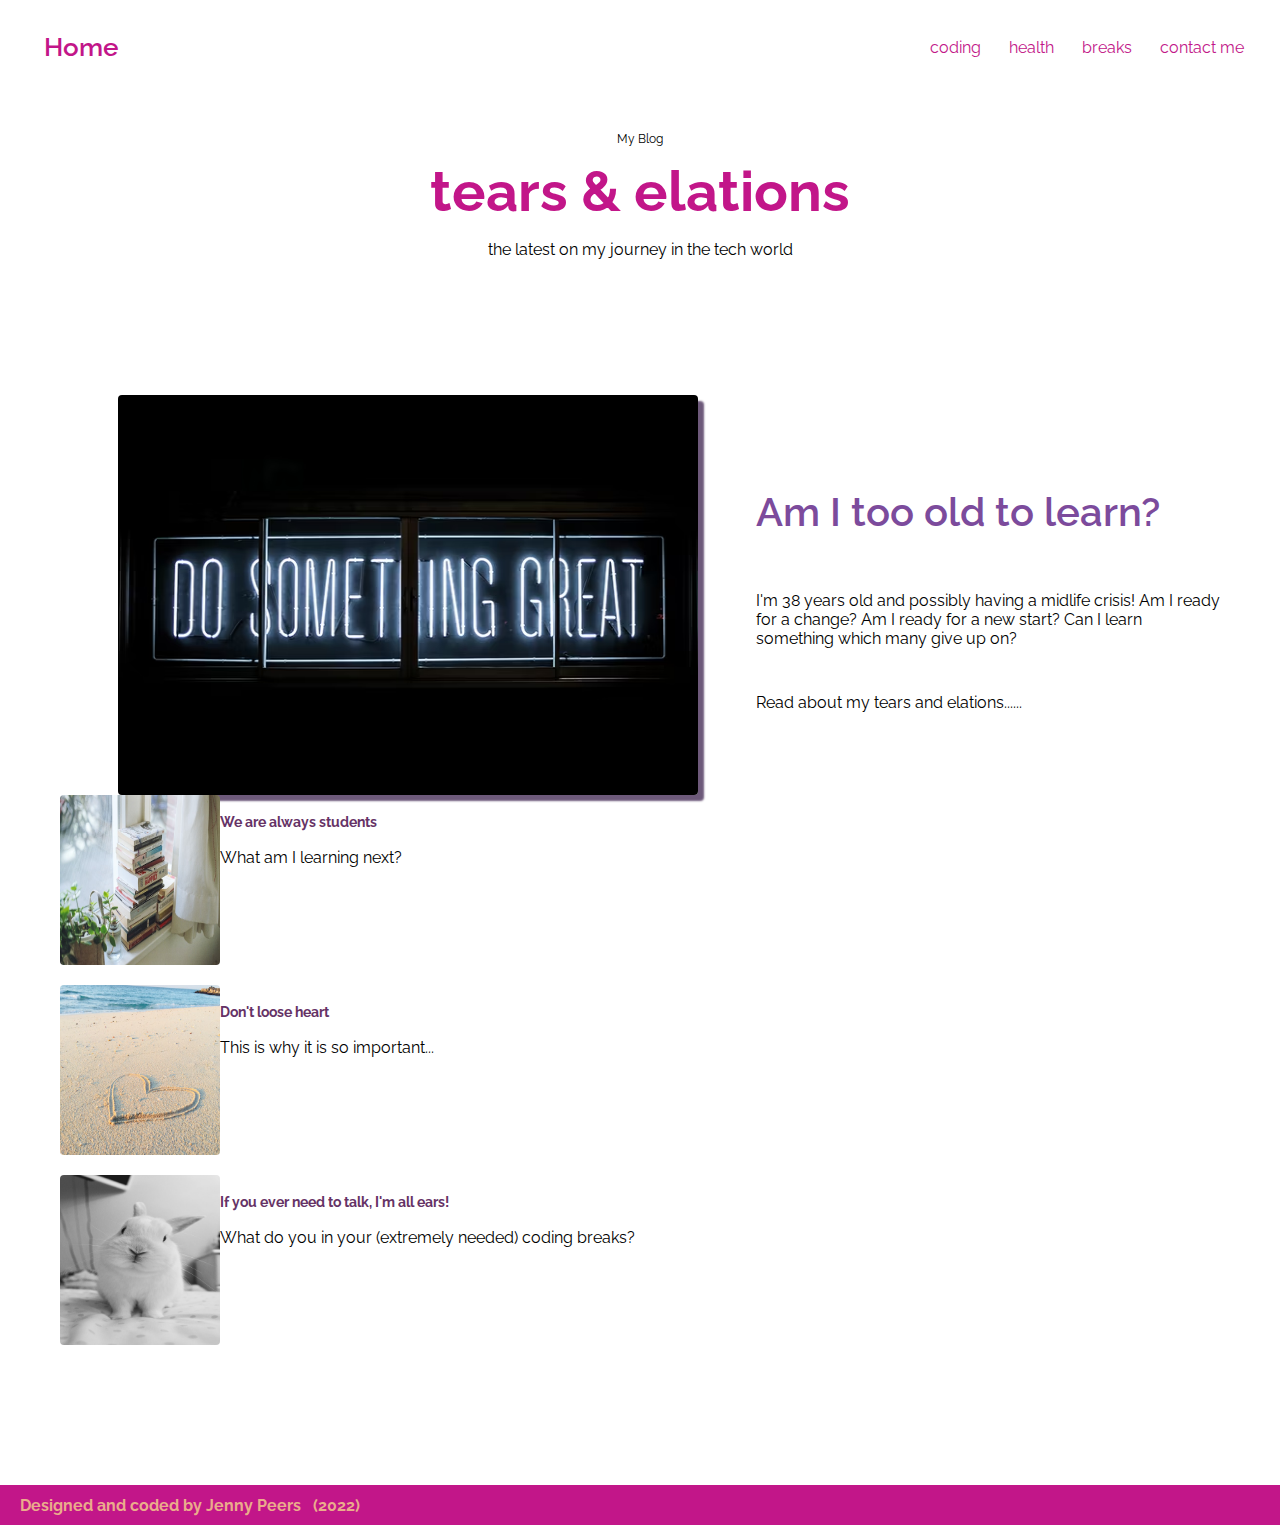
==== html/index.html @ c374f859 "complete restyle of the nav bar and added a page title" ====
<!DOCTYPE>
<html>
<!-- head section -->

<head>
	<title>My blog page</title>
	<link href="/css/styles.css" rel="stylesheet" />
	<link rel="preconnect" href="https://fonts.googleapis.com" />
	<link rel="preconnect" href="https://fonts.gstatic.com" crossorigin />
	<link href="https://fonts.googleapis.com/css2?family=Josefin+Sans:wght@400;600; 700; 800&display=swap" rel="stylesheet" />
	<link rel="preconnect" href="https://fonts.googleapis.com">
	<link rel="preconnect" href="https://fonts.gstatic.com" crossorigin>
	<link href="https://fonts.googleapis.com/css2?family=Raleway:wght@400;600;800&display=swap" rel="stylesheet">
</head>

<!-- ***************body section ******************-->

<body>
	<header>
		<div class="topnav">
			<a class="nav-subject" href="home">Home</a>
			<div class="topnav-right">
				<a class="nav-subjects" href="/html/coding-journey.html">
					coding
				</a>
				<a class="nav-subjects" href="/html/health.html">
					health
				</a>
				<a class="nav-subjects" href="/html/animal.html">
					breaks
				</a>
				<a class="nav-subjects" href="/html/contact-me">
					contact me
				</a>

			</div>
		</div>
	</header>

	<!-- main section -->

	 
		
	

	<main>
		<div class="title">
			<p class="main-subtitle-top"> My Blog</p>
			<h2 class="main-title"> tears & elations</h2>
			<p class="main-subtitle-bottom"> the latest on my journey in the tech world</p>
		</div>
		

		<div class="home-page-section">
			<div class="code-image-container">
				
				<img class="code-image" src="../images/code-image.avif" alt=" neon sign saying so something great" />
			
				<div class="main-text-container">
					<h3 class="image-text-container"></h3>
					<h2 class="code-image-text">
						Am I too old to learn?
					</h2>

					<h5 class="image-text"> I'm 38 years old and possibly having a midlife crisis!
						Am I ready for a change?
						Am I ready for a new start?
						Can I learn something which many give up on?</h5>
					<a class="coding-journey-link" href="coding-journey.html">
						Read about my tears and elations......
					</a>
				</div>
			</div>
		</div>

		<!-- blog posts -->

		<div class="blog-posts">

			<div class="card">
				<div class="image-container">
					<img class="image-learning" src="../images/books.jpg"
						alt=" selection of books">
				</div>
				<div class="text-container">
					<h4 class="text-learning"> We are always students</h4>
					<!-- <p> Never stop dreaming. Never stop believing.<br> Never give up.<br> Never stop trying and never
						stop
						learning.</p> -->
					<p> What am I learning next?</p>
				</div>
			</div>

			<div class="card">
				<div class="image-container">
					<img class="image-health" src="../images/heart.jpg" alt=" a hugging heart" />
				</div>
				<div class="text-container">
					<a class="health-link" href="health.html">
					<h4 class="text-health">Don't loose heart</h4>
				</a>
					<!-- <p>
						"Take care of your body. It's the only place you have to live." -
						Jim Rohn
					</p>
					<p> Looking after your heart should be your priority. </p> -->
					<p> This is why it is so important...</p>
				</div>
			</div>


			<div class="card">
				<div class="image-container">
					<img class="image-break" src="../images/rabbit.jpg"
						alt="a collection of cups" />
				</div>
				<div class="text-container">
					<a class="animal-link" href="animal.html">
						<h4 class="text-break">If you ever need to talk, I'm all ears!</h4>
					</a>
					<!-- <p>Going for bunny breaks keeps me sane!</p>
					<p> I don't need an excuse sometimes!</p> -->
					<p>What do you in your (extremely
						needed) coding breaks?</p>
					</p>
				</div>
			</div>
		</div>


	</main>

	<footer>
		<div class="footer">
			<h4 class="footer-name">
				Designed and coded by Jenny Peers &nbsp; (2022)
			</h4>
		</div>
	</footer>
</body>

</html>
---- css/styles.css ----
:root {
  --blog-purple: #c21689;
  --blog-mauve: #7c4b9c;
  --blog-pink: #b56576;
  --blog-blushPink: #e56b6f;
  --blog-skinColor: #eaac8b;
  --blog-darkGreen: #344e41;
}

* {
  box-sizing: border-box;
}

body {
  margin: 0;
  height: 100%;
  font-family: "Raleway", sans-serif;
}

/* *********** Header- Nav bar ************* */

.topnav {
  background-color: #fff;
  overflow: hidden;
  width: 100%;
  position: fixed;
  z-index: 1;
  display: flex;
  justify-content: space-between;
  align-items: center;
  padding: 32px 8px;
}

.topnav-right {
  display: flex;
  align-items: center;
  font-weight: 400;
}

.nav-subject {
  color: var(--blog-purple);
  font-weight: 600;
  font-size: 26px;
  text-decoration: none;
  margin-left: 36px;
}

.nav-subjects {
  color: var(--blog-purple);
  font-weight: 400;
  font-size: 16px;
  text-decoration: none;
  margin-right: 28px;
}

.nav-subjects-contact {
  margin-right: 26px;
  font-size: 22px;
}

.nav-subject:hover,
.nav-subjects:hover {
  color: var(--blog-skinColor);
}

/* ************ main *************** */

.title {
  text-align: center;
  padding-bottom: 120px;
}

.main-subtitle-top {
  font-size: 12px;
}

.main-subtitle-bottom {
  font-size: 16px;
}

.main-title {
  font-size: 56px;
  color: var(--blog-purple);
  margin: 12px 0;
}

main {
  position: relative;
  background-color: #fff;
  padding: 120px 60px;
}
.home-page-section {
  width: 100%;
  display: flex;
  justify-content: center;
  align-items: center;
}

.code-image-container {
  width: 100%;
  display: flex;
}

.code-image-text {
  width: 100%;
  color: var(--blog-mauve);
  padding-top: 20px;

  line-height: 1.4;
  font-size: 2.5rem;
  font-weight: 600;
}

.code-image {
  width: 50%;
  height: 400px;
  text-align: center;
  margin: auto;
  box-shadow: 6px 6px 2px #6d597a;
  border-radius: 4px;
}

.main-text-container {
  text-align: left;
  font-size: 20px;
  height: auto;
  width: 40%;
  margin: 0;
}

.image-text-container,
.image-text {
  margin-top: 0;
  padding: 18px 0px;
  font-size: 16px;
  font-weight: 400;
}

.coding-journey-link {
  color: black;
  text-decoration: none;
  font-size: 16px;
  font-weight: 400;
  padding-bottom: 20px;
  margin: 26px 0px;
  display: block;
}

.coding-journey-link:hover,
.coding-journey-link:focus {
  cursor: grabbing;
  color: var(--blog-purple);
  font-weight: bold;
}

.image-links-section {
  display: flex;
  flex-direction: row;
  padding-top: 5%;
  padding-right: 8.5%;
}

/* ********** blog posts section ************* */

.blog-posts {
  display: flex;
  flex-direction: column;
  justify-content: flex-start;
  align-items: flex-start;
}
.card {
  display: flex;
  flex-direction: row;
  justify-content: flex-start;
  height: auto;
  margin-bottom: 20px;
  /* width: 80%; */
  /* margin: 80px 0px; */
  /* position: relative; */
}

.image-container {
  /* height: 250px; */
}

/* .image-container,
.text-container {
  margin: 0 auto;
} */

.image-learning,
.image-health,
.image-break {
  height: 170px;
  width: 160px;
  border-radius: 4px;
}

.text-learning,
.text-health,
.text-break {
  color: #663366;
  font-size: 14px;
}
p {
}

.text-learning:hover {
  color: #b53389;
  cursor: grabbing;
}

.text-health:hover {
  color: #e62020;
  cursor: grabbing;
}

.text-break:hover {
  color: #008000;
  cursor: grabbing;
}

.health-link,
.animal-link {
  text-decoration: none;
}

/* ************* footer************** */
.footer {
  display: flex;
  align-items: center;
  /* position: fixed; */
  bottom: 0;
  height: 40px;
  width: 100%;
  background-color: var(--blog-purple);
  color: var(--blog-skinColor);
  padding: 20px;
}

.footer-name {
  margin: 0;
}
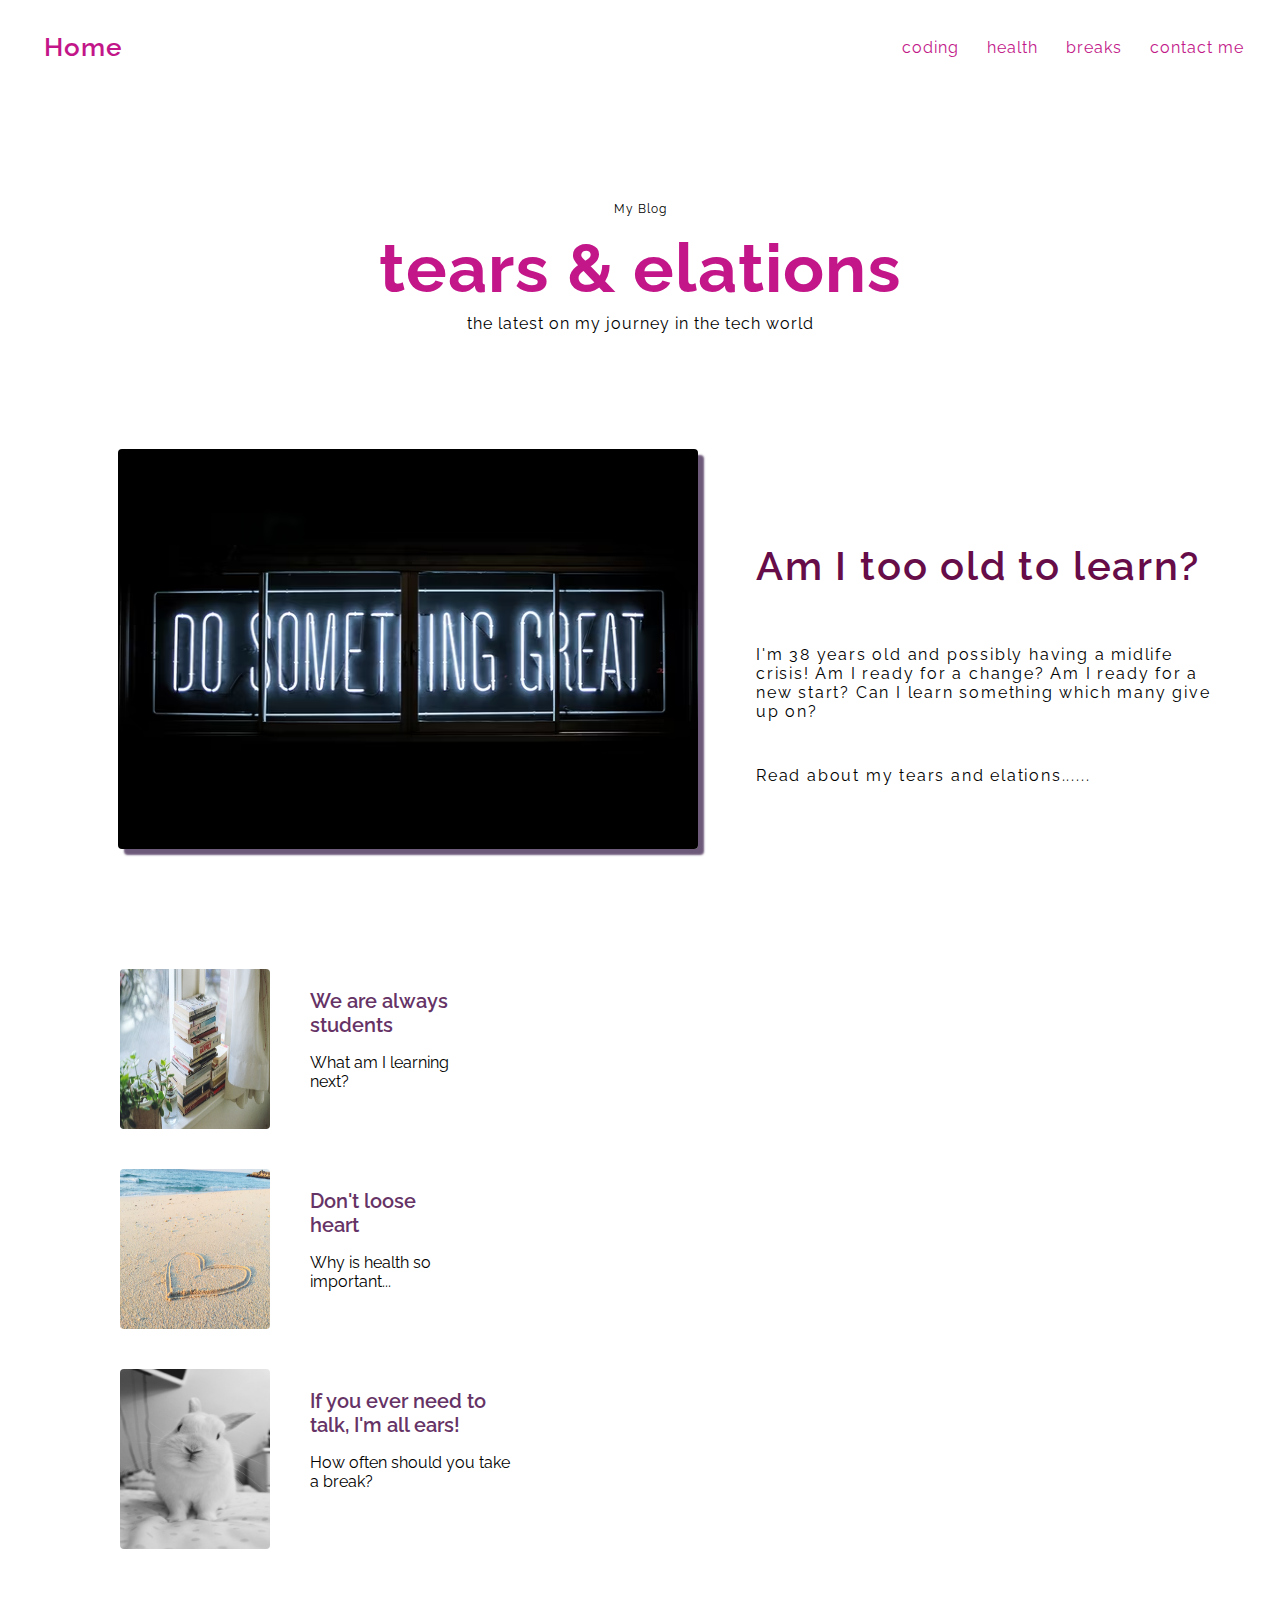
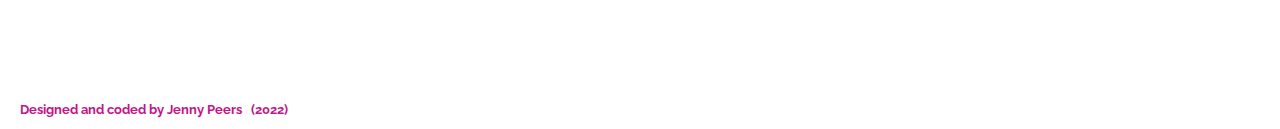
==== commit 0d30010d: "Restyled the blog posts" ====
--- a/html/index.html
+++ b/html/index.html
@@ -83,7 +83,9 @@
 						alt=" selection of books">
 				</div>
 				<div class="text-container">
-					<h4 class="text-learning"> We are always students</h4>
+					<a class="link" href="#"> 
+						We are always students
+					</a>
 					<!-- <p> Never stop dreaming. Never stop believing.<br> Never give up.<br> Never stop trying and never
 						stop
 						learning.</p> -->
@@ -93,18 +95,20 @@
 
 			<div class="card">
 				<div class="image-container">
-					<img class="image-health" src="../images/heart.jpg" alt=" a hugging heart" />
+					<img class="image-health" src="../images/heart.jpg" 
+						alt=" a hugging heart" />
 				</div>
 				<div class="text-container">
-					<a class="health-link" href="health.html">
-					<h4 class="text-health">Don't loose heart</h4>
+					<a class="link" href="health.html">
+					Don't loose heart
 				</a>
 					<!-- <p>
 						"Take care of your body. It's the only place you have to live." -
 						Jim Rohn
 					</p>
 					<p> Looking after your heart should be your priority. </p> -->
-					<p> This is why it is so important...</p>
+					<p> Why is health so important...</p>
+					<p> </p>
 				</div>
 			</div>
 
@@ -115,13 +119,12 @@
 						alt="a collection of cups" />
 				</div>
 				<div class="text-container">
-					<a class="animal-link" href="animal.html">
-						<h4 class="text-break">If you ever need to talk, I'm all ears!</h4>
+					<a class="link" href="animal.html">
+						If you ever need to talk, I'm all ears!
 					</a>
 					<!-- <p>Going for bunny breaks keeps me sane!</p>
 					<p> I don't need an excuse sometimes!</p> -->
-					<p>What do you in your (extremely
-						needed) coding breaks?</p>
+					<p>How often should you take a break?</p>
 					</p>
 				</div>
 			</div>
@@ -130,12 +133,10 @@
 
 	</main>
 
-	<footer>
-		<div class="footer">
-			<h4 class="footer-name">
+	<footer class="footer">
+			<h5 class="footer-name">
 				Designed and coded by Jenny Peers &nbsp; (2022)
-			</h4>
-		</div>
+			</h5>
 	</footer>
 </body>
 
--- a/css/styles.css
+++ b/css/styles.css
@@ -1,6 +1,6 @@
 :root {
   --blog-purple: #c21689;
-  --blog-mauve: #7c4b9c;
+  --blog-mauve: #660c48;
   --blog-pink: #b56576;
   --blog-blushPink: #e56b6f;
   --blog-skinColor: #eaac8b;
@@ -15,6 +15,7 @@
   margin: 0;
   height: 100%;
   font-family: "Raleway", sans-serif;
+  background-color: ;
 }
 
 /* *********** Header- Nav bar ************* */
@@ -43,6 +44,7 @@
   font-size: 26px;
   text-decoration: none;
   margin-left: 36px;
+  letter-spacing: 1;
 }
 
 .nav-subjects {
@@ -51,6 +53,7 @@
   font-size: 16px;
   text-decoration: none;
   margin-right: 28px;
+  letter-spacing: 1;
 }
 
 .nav-subjects-contact {
@@ -67,21 +70,24 @@
 
 .title {
   text-align: center;
-  padding-bottom: 120px;
+  padding: 70px 0 100px 0;
+  letter-spacing: 1;
 }
 
 .main-subtitle-top {
   font-size: 12px;
+  margin-bottom: 0;
 }
 
 .main-subtitle-bottom {
   font-size: 16px;
+  margin-top: 0;
 }
 
 .main-title {
-  font-size: 56px;
-  color: var(--blog-purple);
-  margin: 12px 0;
+  font-size: 68px;
+  color: var(--blog-purple);
+  margin: 12px 0 6px 0;
 }
 
 main {
@@ -99,6 +105,15 @@
 .code-image-container {
   width: 100%;
   display: flex;
+}
+
+.main-text-container {
+  text-align: left;
+  font-size: 20px;
+  height: auto;
+  width: 40%;
+  margin: 0;
+  letter-spacing: 1.8;
 }
 
 .code-image-text {
@@ -120,14 +135,6 @@
   border-radius: 4px;
 }
 
-.main-text-container {
-  text-align: left;
-  font-size: 20px;
-  height: auto;
-  width: 40%;
-  margin: 0;
-}
-
 .image-text-container,
 .image-text {
   margin-top: 0;
@@ -167,13 +174,15 @@
   flex-direction: column;
   justify-content: flex-start;
   align-items: flex-start;
+  margin-top: 100px;
 }
 .card {
   display: flex;
   flex-direction: row;
   justify-content: flex-start;
   height: auto;
-  margin-bottom: 20px;
+  margin: 20px 20px 20px 60px;
+
   /* width: 80%; */
   /* margin: 80px 0px; */
   /* position: relative; */
@@ -189,20 +198,28 @@
 } */
 
 .image-learning,
-.image-health,
+.image-health {
+  height: 160px;
+  width: 150px;
+  border-radius: 4px;
+}
 .image-break {
-  height: 170px;
-  width: 160px;
+  height: 180px;
+  width: 150px;
   border-radius: 4px;
 }
 
-.text-learning,
-.text-health,
-.text-break {
+.text-container {
+  margin-left: 40px;
+  padding-top: 20px;
+  width: 40%;
+}
+
+.link {
   color: #663366;
-  font-size: 14px;
-}
-p {
+  text-decoration: none;
+  font-size: 20px;
+  font-weight: 600;
 }
 
 .text-learning:hover {
@@ -226,15 +243,13 @@
 }
 
 /* ************* footer************** */
+
 .footer {
   display: flex;
   align-items: center;
-  /* position: fixed; */
-  bottom: 0;
   height: 40px;
   width: 100%;
-  background-color: var(--blog-purple);
-  color: var(--blog-skinColor);
+  color: var(--blog-purple);
   padding: 20px;
 }
 
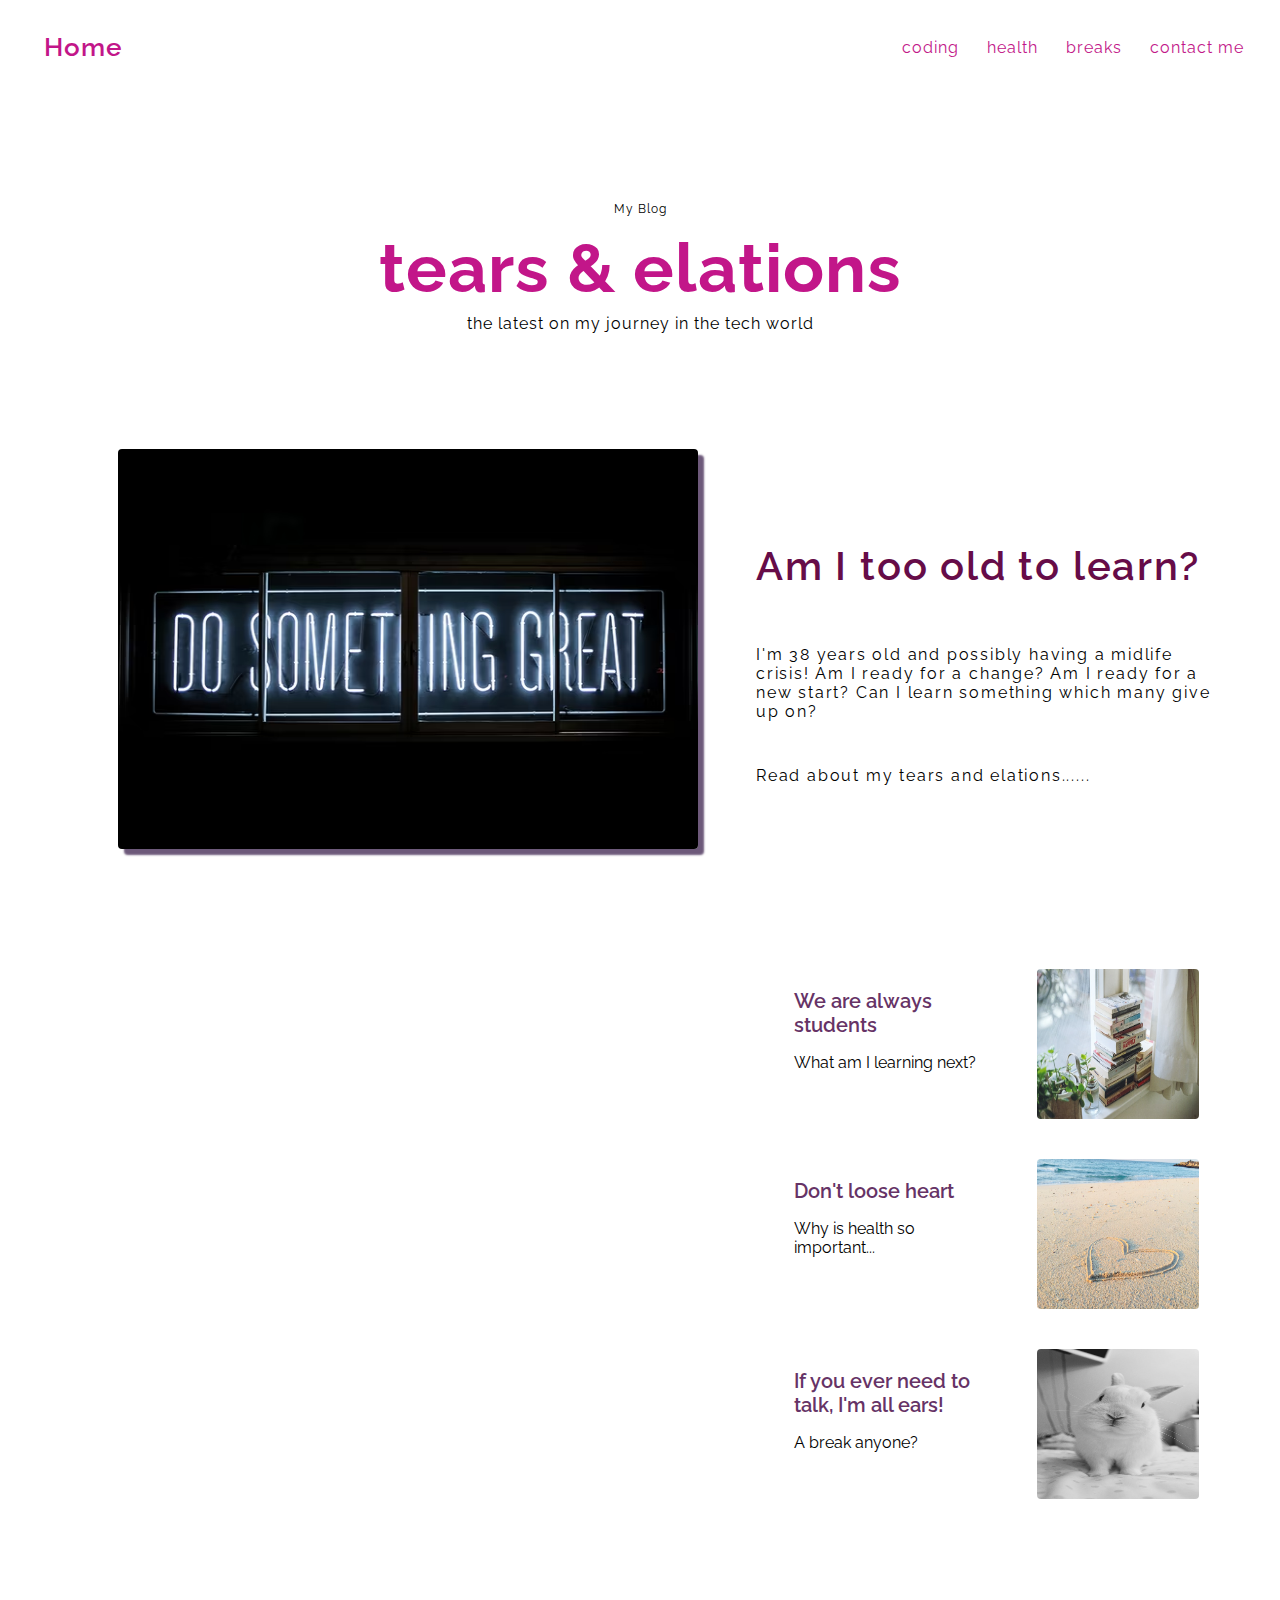
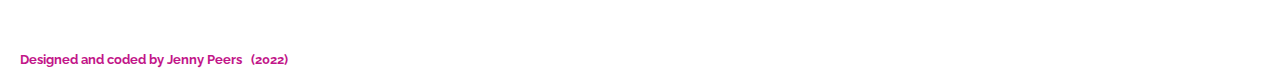
==== commit c33c522c: "Re-positioned blog posts" ====
--- a/html/index.html
+++ b/html/index.html
@@ -77,11 +77,10 @@
 
 		<div class="blog-posts">
 
-			<div class="card">
-				<div class="image-container">
-					<img class="image-learning" src="../images/books.jpg"
+			<div class="small-card">
+				<img class="image-learning" src="../images/books.jpg"
 						alt=" selection of books">
-				</div>
+				
 				<div class="text-container">
 					<a class="link" href="#"> 
 						We are always students
@@ -93,11 +92,9 @@
 				</div>
 			</div>
 
-			<div class="card">
-				<div class="image-container">
-					<img class="image-health" src="../images/heart.jpg" 
+			<div class="small-card">
+				<img class="image-health" src="../images/heart.jpg" 
 						alt=" a hugging heart" />
-				</div>
 				<div class="text-container">
 					<a class="link" href="health.html">
 					Don't loose heart
@@ -113,19 +110,24 @@
 			</div>
 
 
-			<div class="card">
-				<div class="image-container">
-					<img class="image-break" src="../images/rabbit.jpg"
-						alt="a collection of cups" />
-				</div>
+			<div class="small-card">
+				<img class="image-break" src="../images/rabbit.jpg"
+					alt="a collection of cups" />
+				
 				<div class="text-container">
 					<a class="link" href="animal.html">
 						If you ever need to talk, I'm all ears!
 					</a>
 					<!-- <p>Going for bunny breaks keeps me sane!</p>
 					<p> I don't need an excuse sometimes!</p> -->
-					<p>How often should you take a break?</p>
+					<p>A break anyone?</p>
 					</p>
+				</div>
+			</div>
+
+			<div class="medium-card">
+				<div class="medium-image-container">
+					
 				</div>
 			</div>
 		</div>
--- a/css/styles.css
+++ b/css/styles.css
@@ -157,7 +157,7 @@
 .coding-journey-link:focus {
   cursor: grabbing;
   color: var(--blog-purple);
-  font-weight: bold;
+  font-weight: 800;
 }
 
 .image-links-section {
@@ -173,46 +173,41 @@
   display: flex;
   flex-direction: column;
   justify-content: flex-start;
-  align-items: flex-start;
+  align-items: flex-end;
   margin-top: 100px;
 }
-.card {
-  display: flex;
-  flex-direction: row;
-  justify-content: flex-start;
+.small-card {
+  display: flex;
+  flex-direction: row-reverse;
+
+  justify-content: flex-end;
+
   height: auto;
-  margin: 20px 20px 20px 60px;
-
+  margin: 20px;
+  width: 35%;
   /* width: 80%; */
   /* margin: 80px 0px; */
   /* position: relative; */
 }
 
-.image-container {
-  /* height: 250px; */
-}
-
-/* .image-container,
+.image-learning,
+.image-health,
+.image-break {
+  height: 150px;
+  width: 40%;
+  border-radius: 4px;
+}
+
+.image-break {
+  height: 150px;
+  width: 40%;
+  border-radius: 4px;
+}
+
 .text-container {
-  margin: 0 auto;
-} */
-
-.image-learning,
-.image-health {
-  height: 160px;
-  width: 150px;
-  border-radius: 4px;
-}
-.image-break {
-  height: 180px;
-  width: 150px;
-  border-radius: 4px;
-}
-
-.text-container {
-  margin-left: 40px;
+  margin-right: 40px;
   padding-top: 20px;
-  width: 40%;
+  width: 50%;
 }
 
 .link {
@@ -222,19 +217,10 @@
   font-weight: 600;
 }
 
-.text-learning:hover {
+.link:hover {
   color: #b53389;
   cursor: grabbing;
-}
-
-.text-health:hover {
-  color: #e62020;
-  cursor: grabbing;
-}
-
-.text-break:hover {
-  color: #008000;
-  cursor: grabbing;
+  font-weight: 800;
 }
 
 .health-link,
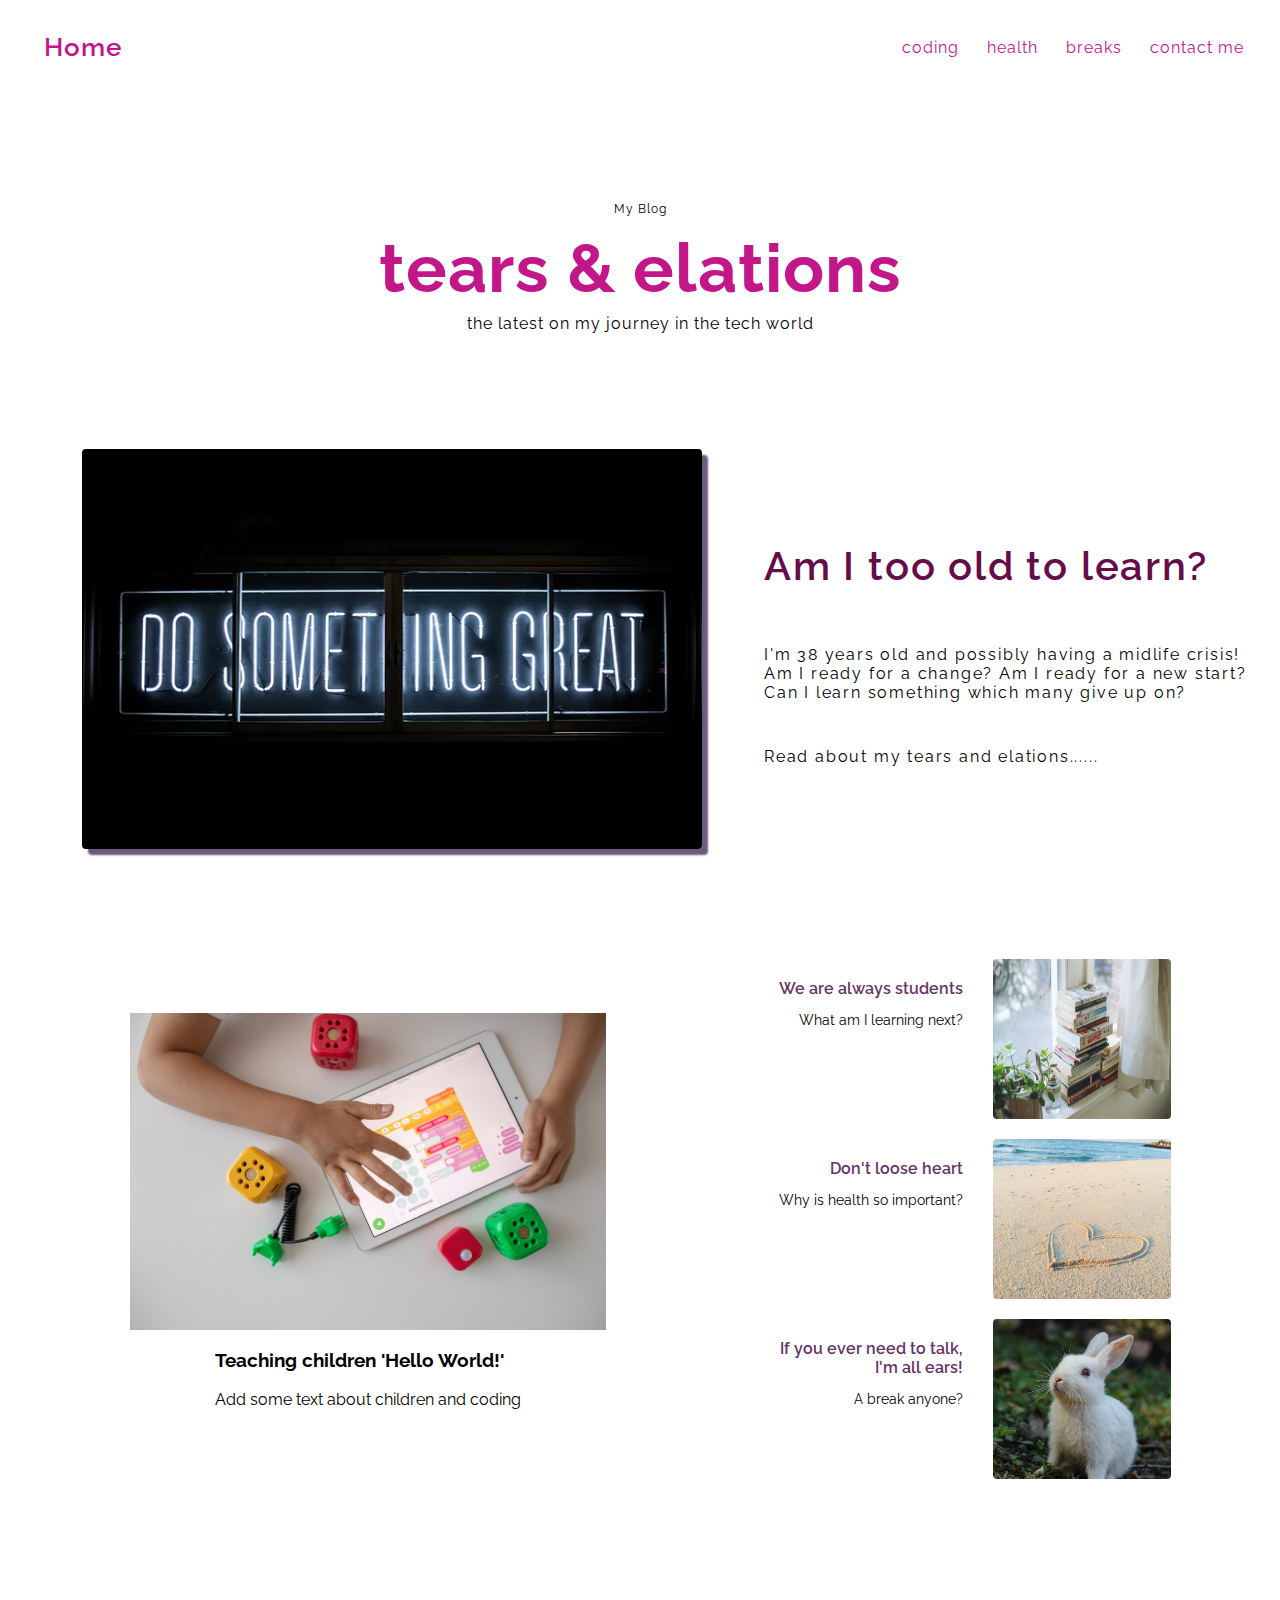
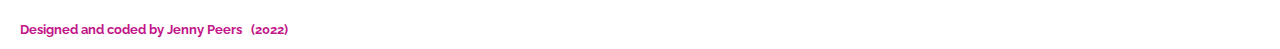
==== commit 34fd3d00: "Worked furth on blog posts- repositioning the medium and small posts" ====
--- a/html/index.html
+++ b/html/index.html
@@ -7,7 +7,7 @@
 	<link href="/css/styles.css" rel="stylesheet" />
 	<link rel="preconnect" href="https://fonts.googleapis.com" />
 	<link rel="preconnect" href="https://fonts.gstatic.com" crossorigin />
-	<link href="https://fonts.googleapis.com/css2?family=Josefin+Sans:wght@400;600; 700; 800&display=swap" rel="stylesheet" />
+	<link href="https://fonts.googleapis.com/css2?family=Josefin+Sans:wght@400;600;700;800&display=swap" rel="stylesheet" />
 	<link rel="preconnect" href="https://fonts.googleapis.com">
 	<link rel="preconnect" href="https://fonts.gstatic.com" crossorigin>
 	<link href="https://fonts.googleapis.com/css2?family=Raleway:wght@400;600;800&display=swap" rel="stylesheet">
@@ -75,61 +75,74 @@
 
 		<!-- blog posts -->
 
+		
 		<div class="blog-posts">
 
-			<div class="small-card">
-				<img class="image-learning" src="../images/books.jpg"
-						alt=" selection of books">
-				
-				<div class="text-container">
-					<a class="link" href="#"> 
-						We are always students
-					</a>
-					<!-- <p> Never stop dreaming. Never stop believing.<br> Never give up.<br> Never stop trying and never
-						stop
-						learning.</p> -->
-					<p> What am I learning next?</p>
+			<!--medi0um blog pots to the right-->
+
+			<div class="medium-card-container">
+				<div class="medium-card">
+					<img class="image-child" src="../images/kids-coding.jpg"
+						alt="the hands of a child earning the coding programme scratch">
+					<div class="medium-text-container">
+						<h3> Teaching children 'Hello World!'</h3>
+						<p> Add some text about children and coding</p>
+					</div>
 				</div>
 			</div>
 
-			<div class="small-card">
-				<img class="image-health" src="../images/heart.jpg" 
-						alt=" a hugging heart" />
-				<div class="text-container">
-					<a class="link" href="health.html">
-					Don't loose heart
-				</a>
-					<!-- <p>
-						"Take care of your body. It's the only place you have to live." -
-						Jim Rohn
-					</p>
-					<p> Looking after your heart should be your priority. </p> -->
-					<p> Why is health so important...</p>
-					<p> </p>
+			<!-- small blog post to the right -->
+
+			<div class="small-card-container">
+				<div class="small-card">
+					<img class="image-learning" src="../images/books.jpg"
+							alt=" selection of books">
+					
+					<div class="small-text-container">
+						<a class="small-link" href="#"> 
+							We are always students
+						</a>
+						<!-- <p> Never stop dreaming. Never stop believing.<br> Never give up.<br> Never stop trying and never
+							stop
+							learning.</p> -->
+						<p class="small-card-para"> What am I learning next?</p>
+					</div>
 				</div>
+				<div class="small-card">
+					<img class="image-health" src="../images/heart.jpg" 
+							alt=" a hugging heart" />
+					<div class="small-text-container">
+						<a class="small-link" href="health.html">
+						Don't loose heart
+					</a>
+						<!-- <p>
+							"Take care of your body. It's the only place you have to live." -
+							Jim Rohn
+						</p>
+						<p> Looking after your heart should be your priority. </p> -->
+						<p class="small-card-para"> Why is health so important?</p>
+				
+					</div>
+				</div>
+				<div class="small-card">
+					<div class="image-break"></div>
+					<div class="small-text-container">
+						<a class="small-link" href="animal.html">
+							If you ever need to talk,<br>
+							I'm all ears!
+						</a>
+						<!-- <p>Going for bunny breaks keeps me sane!</p>
+						<p> I don't need an excuse sometimes!</p> -->
+						<p class="small-card-para">A break anyone?</p>
+						</p>
+					</div>
 			</div>
+		</div>
 
-
-			<div class="small-card">
-				<img class="image-break" src="../images/rabbit.jpg"
-					alt="a collection of cups" />
-				
-				<div class="text-container">
-					<a class="link" href="animal.html">
-						If you ever need to talk, I'm all ears!
-					</a>
-					<!-- <p>Going for bunny breaks keeps me sane!</p>
-					<p> I don't need an excuse sometimes!</p> -->
-					<p>A break anyone?</p>
-					</p>
-				</div>
-			</div>
-
-			<div class="medium-card">
-				<div class="medium-image-container">
-					
-				</div>
-			</div>
+		
+			
+		
+			
 		</div>
 
 
--- a/css/styles.css
+++ b/css/styles.css
@@ -93,7 +93,7 @@
 main {
   position: relative;
   background-color: #fff;
-  padding: 120px 60px;
+  padding: 120px 20px;
 }
 .home-page-section {
   width: 100%;
@@ -171,58 +171,86 @@
 
 .blog-posts {
   display: flex;
+  flex-direction: row;
+  margin-top: 100px;
+}
+
+.medium-card-container,
+.small-card-container {
+  display: flex;
   flex-direction: column;
-  justify-content: flex-start;
-  align-items: flex-end;
-  margin-top: 100px;
-}
+  justify-content: center;
+  align-items: center;
+  width: 50%;
+}
+.medium-card-container {
+  margin-left: 50px;
+}
+
+.medium-card {
+  display: flex;
+  flex-direction: column;
+  justify-content: center;
+  align-items: center;
+}
+
+.image-child {
+  width: 80%;
+}
+
 .small-card {
   display: flex;
   flex-direction: row-reverse;
-
   justify-content: flex-end;
-
   height: auto;
-  margin: 20px;
-  width: 35%;
+  margin: 10px;
+  width: 100%;
   /* width: 80%; */
   /* margin: 80px 0px; */
   /* position: relative; */
 }
 
 .image-learning,
-.image-health,
+.image-health {
+  height: 160px;
+  width: 30%;
+  border-radius: 4px;
+}
+
 .image-break {
-  height: 150px;
-  width: 40%;
+  background-image: url("../images/rabbit.jpg");
+  height: 160px;
+  width: 30%;
+  background-size: cover;
+  background-repeat: no-repeat;
+  background-position: center;
   border-radius: 4px;
 }
 
-.image-break {
-  height: 150px;
-  width: 40%;
-  border-radius: 4px;
-}
-
-.text-container {
-  margin-right: 40px;
+.small-text-container {
+  margin-right: 30px;
   padding-top: 20px;
   width: 50%;
-}
-
-.link {
+  text-align: right;
+}
+
+.small-link {
   color: #663366;
   text-decoration: none;
-  font-size: 20px;
+  font-size: 16px;
   font-weight: 600;
 }
 
-.link:hover {
+.small-link:hover {
   color: #b53389;
   cursor: grabbing;
   font-weight: 800;
 }
 
+.small-card-para {
+  font-size: 14px;
+}
+
 .health-link,
 .animal-link {
   text-decoration: none;
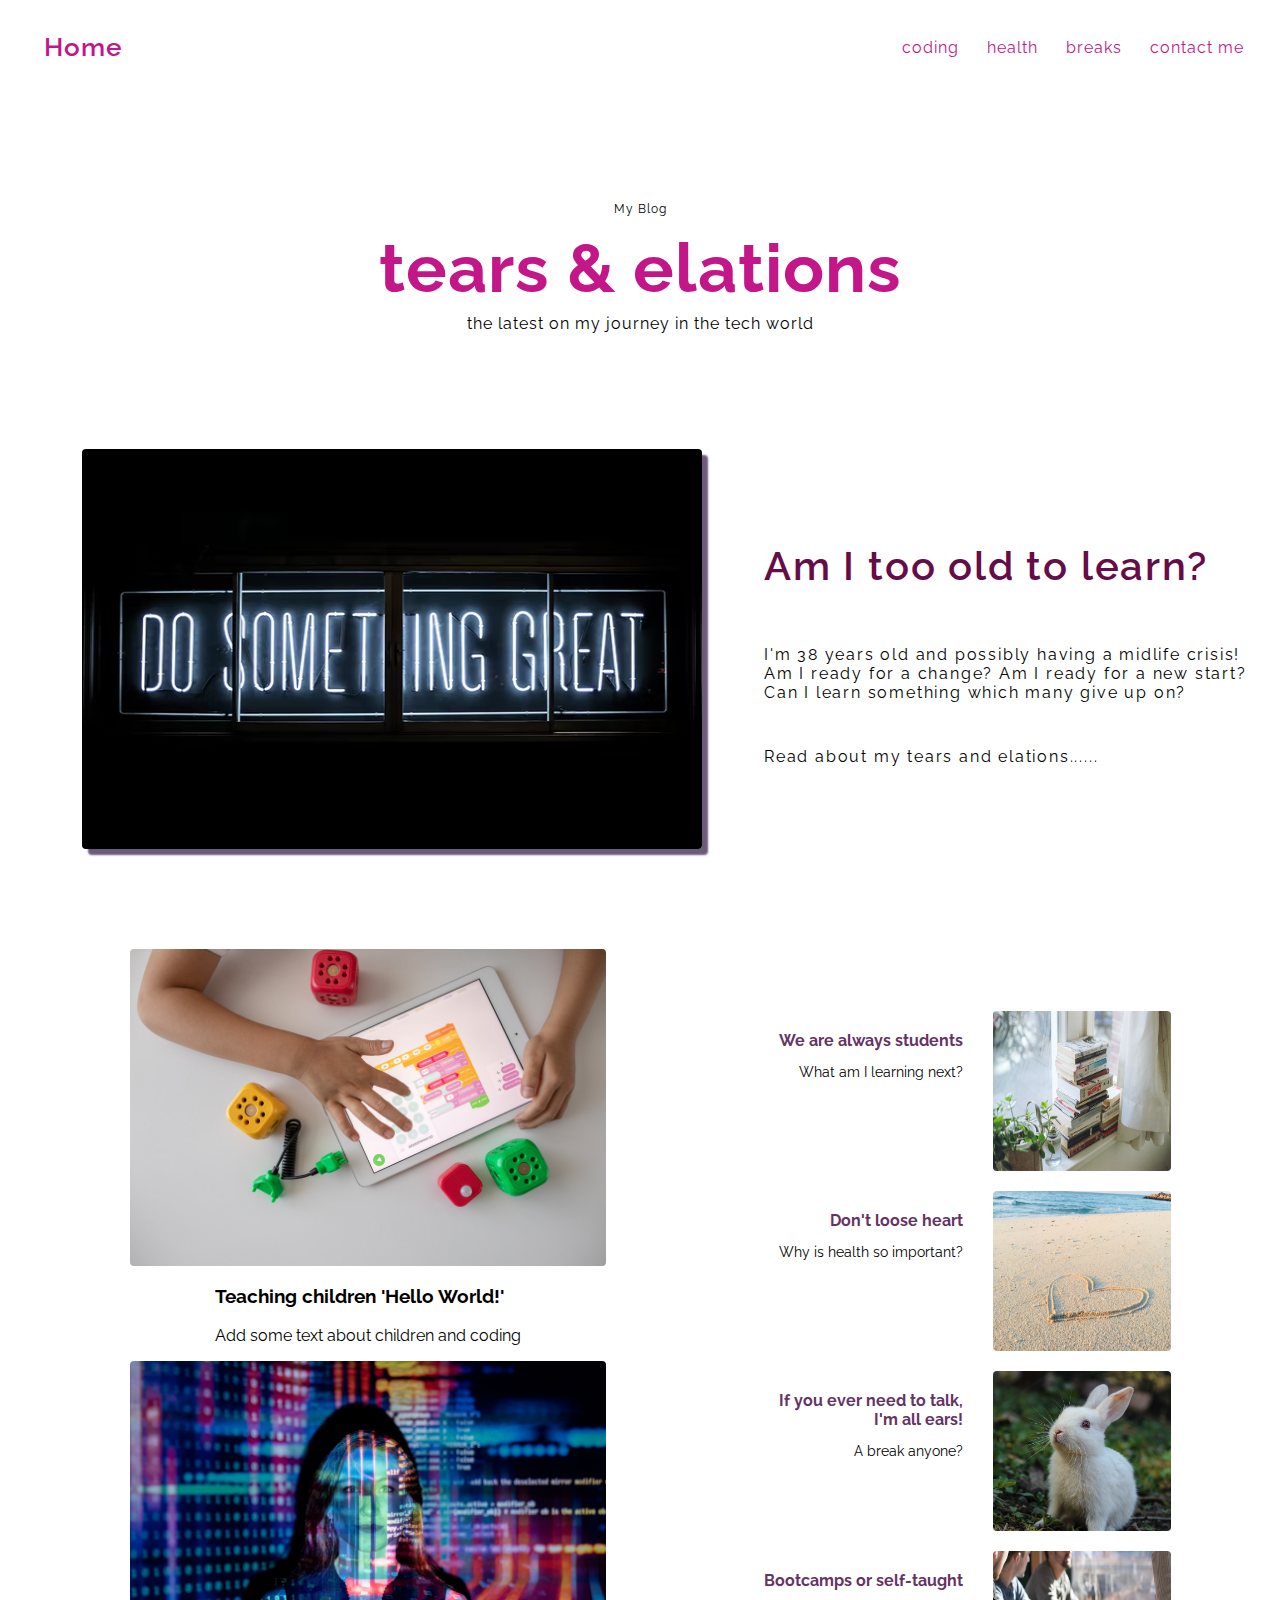
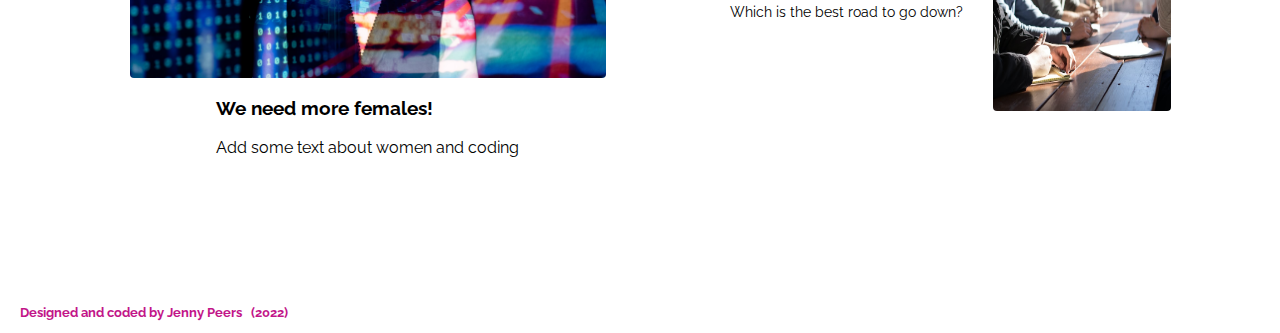
==== commit c6eb2af7: "Added some more blog posts" ====
--- a/html/index.html
+++ b/html/index.html
@@ -78,7 +78,7 @@
 		
 		<div class="blog-posts">
 
-			<!--medi0um blog pots to the right-->
+			<!--medium blog pots to the right-->
 
 			<div class="medium-card-container">
 				<div class="medium-card">
@@ -87,6 +87,16 @@
 					<div class="medium-text-container">
 						<h3> Teaching children 'Hello World!'</h3>
 						<p> Add some text about children and coding</p>
+					</div>
+				</div>
+			
+		
+				<div class="medium-card">
+					<img class="image-woman" src="../images/girl-code.jpg"
+						alt="a female with multi-coloured reflection">
+					<div class="medium-text-container">
+						<h3> We need more females!</h3>
+						<p> Add some text about women and coding</p>
 					</div>
 				</div>
 			</div>
@@ -114,12 +124,7 @@
 					<div class="small-text-container">
 						<a class="small-link" href="health.html">
 						Don't loose heart
-					</a>
-						<!-- <p>
-							"Take care of your body. It's the only place you have to live." -
-							Jim Rohn
-						</p>
-						<p> Looking after your heart should be your priority. </p> -->
+						</a>
 						<p class="small-card-para"> Why is health so important?</p>
 				
 					</div>
@@ -135,6 +140,19 @@
 						<p> I don't need an excuse sometimes!</p> -->
 						<p class="small-card-para">A break anyone?</p>
 						</p>
+					</div>
+				</div>
+
+					<div class="small-card">
+						<img class="image-people" src="../images/people.jpg" 
+								alt=" a group of people around a desk" />
+						<div class="small-text-container">
+							<a class="small-link" href="health.html">
+							Bootcamps or self-taught
+							</a>
+							<p class="small-card-para"> Which is the best road to go down?</p>
+					
+						</div>
 					</div>
 			</div>
 		</div>
--- a/css/styles.css
+++ b/css/styles.css
@@ -194,8 +194,10 @@
   align-items: center;
 }
 
-.image-child {
+.image-child,
+.image-woman {
   width: 80%;
+  border-radius: 4px;
 }
 
 .small-card {
@@ -211,7 +213,8 @@
 }
 
 .image-learning,
-.image-health {
+.image-health,
+.image-people {
   height: 160px;
   width: 30%;
   border-radius: 4px;
@@ -238,13 +241,12 @@
   color: #663366;
   text-decoration: none;
   font-size: 16px;
-  font-weight: 600;
+  font-weight: 700;
 }
 
 .small-link:hover {
   color: #b53389;
   cursor: grabbing;
-  font-weight: 800;
 }
 
 .small-card-para {
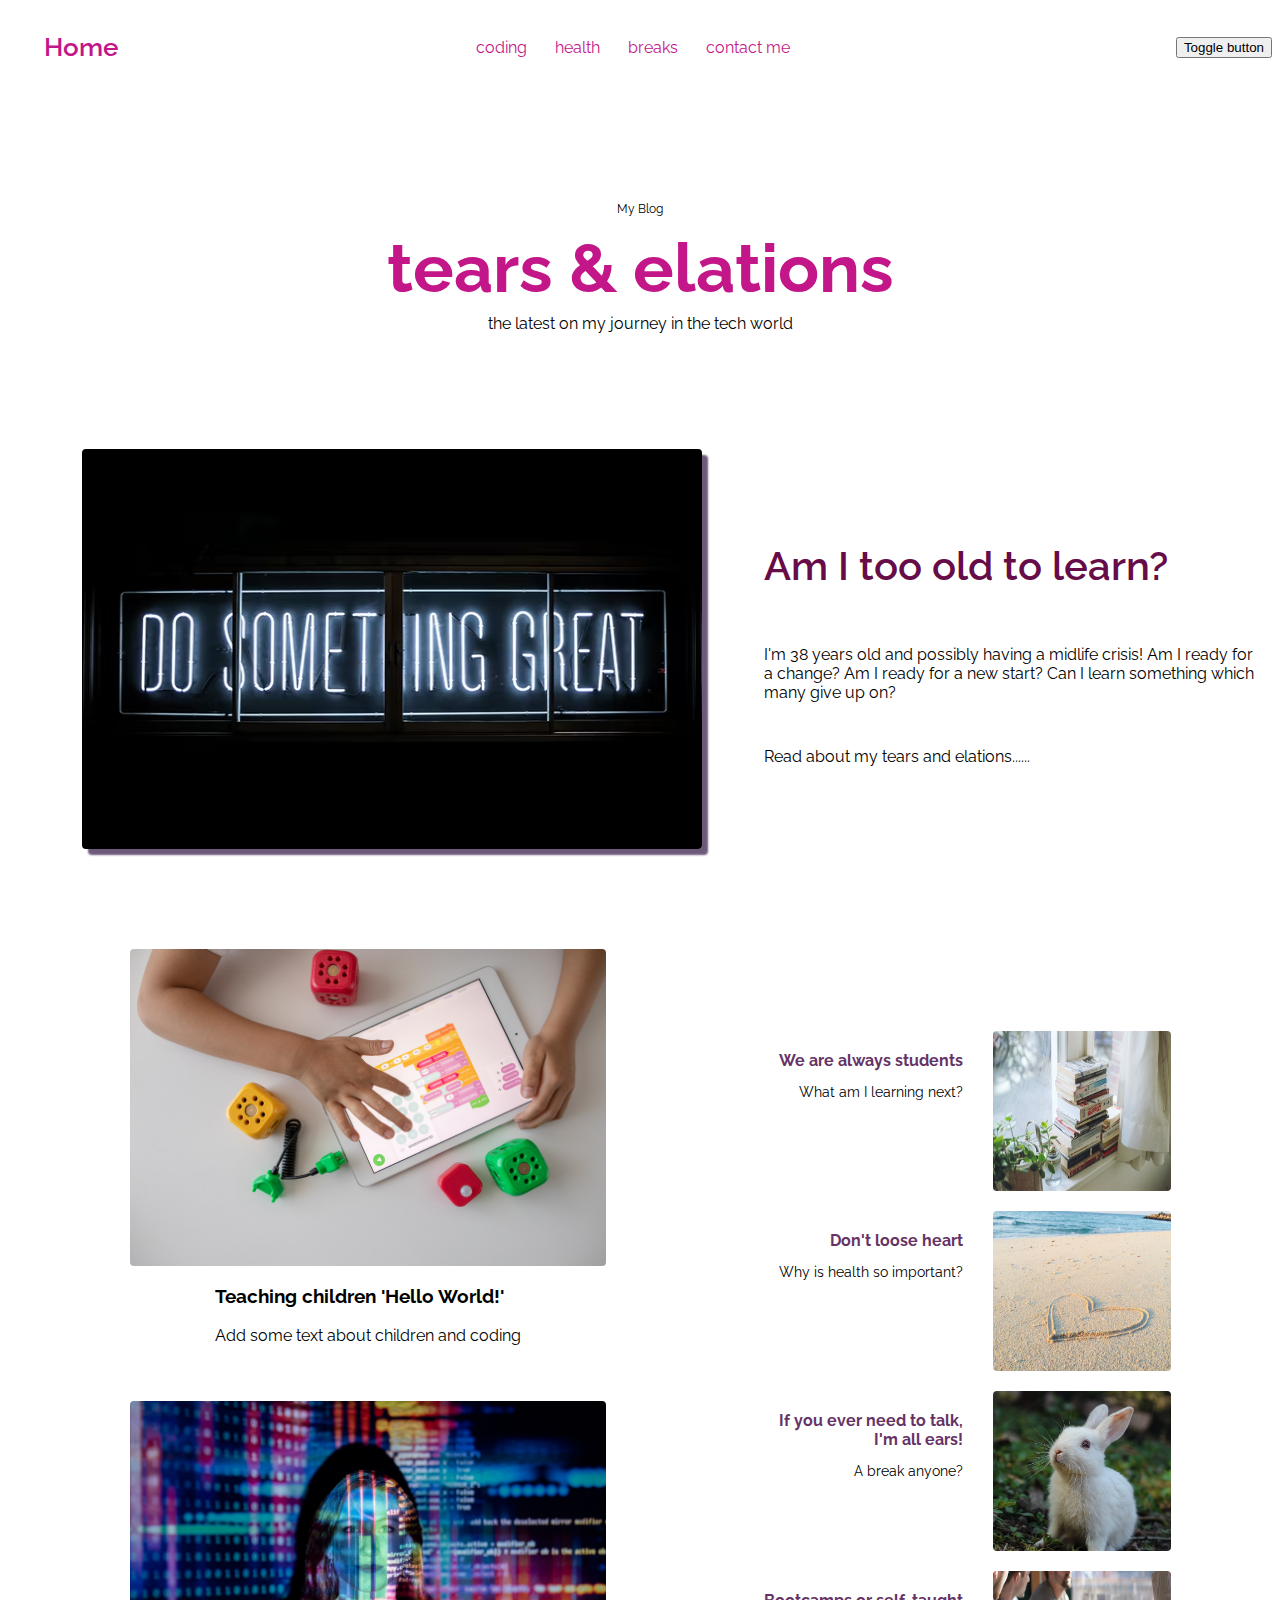
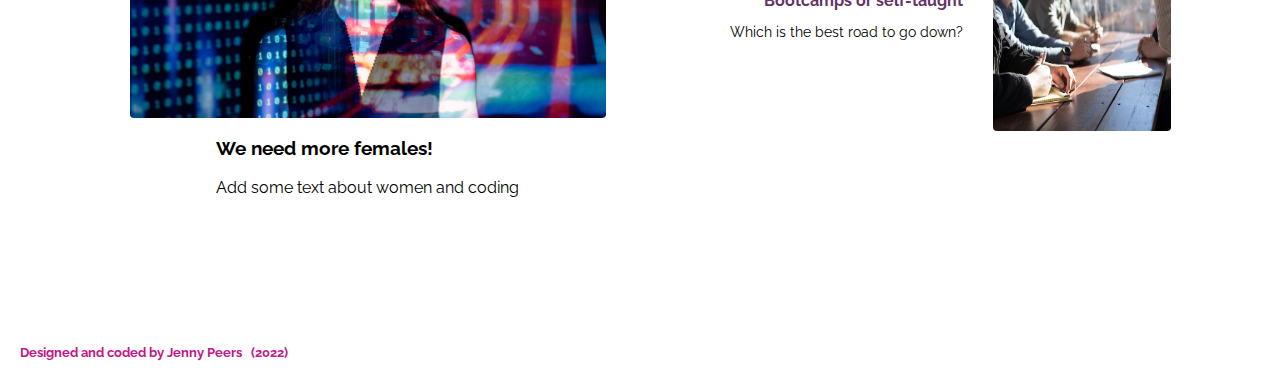
==== commit 345d86ef: "added a toddle button to create a dark mode" ====
--- a/html/index.html
+++ b/html/index.html
@@ -1,4 +1,4 @@
-<!DOCTYPE>
+<!DOCTYPE html>
 <html>
 <!-- head section -->
 
@@ -11,6 +11,7 @@
 	<link rel="preconnect" href="https://fonts.googleapis.com">
 	<link rel="preconnect" href="https://fonts.gstatic.com" crossorigin>
 	<link href="https://fonts.googleapis.com/css2?family=Raleway:wght@400;600;800&display=swap" rel="stylesheet">
+	
 </head>
 
 <!-- ***************body section ******************-->
@@ -34,7 +35,9 @@
 				</a>
 
 			</div>
+			<button id="toggle-button">Toggle button</button>
 		</div>
+		
 	</header>
 
 	<!-- main section -->
@@ -42,7 +45,6 @@
 	 
 		
 	
-
 	<main>
 		<div class="title">
 			<p class="main-subtitle-top"> My Blog</p>
@@ -81,7 +83,7 @@
 			<!--medium blog pots to the right-->
 
 			<div class="medium-card-container">
-				<div class="medium-card">
+				<div class="medium-card medium-card-top">
 					<img class="image-child" src="../images/kids-coding.jpg"
 						alt="the hands of a child earning the coding programme scratch">
 					<div class="medium-text-container">
@@ -171,6 +173,7 @@
 				Designed and coded by Jenny Peers &nbsp; (2022)
 			</h5>
 	</footer>
+	<script src="../script.js"></script>
 </body>
 
 </html>--- a/css/styles.css
+++ b/css/styles.css
@@ -15,13 +15,11 @@
   margin: 0;
   height: 100%;
   font-family: "Raleway", sans-serif;
-  background-color: ;
 }
 
 /* *********** Header- Nav bar ************* */
 
 .topnav {
-  background-color: #fff;
   overflow: hidden;
   width: 100%;
   position: fixed;
@@ -30,6 +28,7 @@
   justify-content: space-between;
   align-items: center;
   padding: 32px 8px;
+  background-color: white;
 }
 
 .topnav-right {
@@ -82,6 +81,7 @@
 .main-subtitle-bottom {
   font-size: 16px;
   margin-top: 0;
+  /* text-decoration: underline; */
 }
 
 .main-title {
@@ -92,7 +92,6 @@
 
 main {
   position: relative;
-  background-color: #fff;
   padding: 120px 20px;
 }
 .home-page-section {
@@ -194,6 +193,10 @@
   align-items: center;
 }
 
+.medium-card-top {
+  padding-bottom: 40px;
+}
+
 .image-child,
 .image-woman {
   width: 80%;
@@ -272,3 +275,12 @@
 .footer-name {
   margin: 0;
 }
+
+.dark-mode {
+  background-color: black;
+  color: white;
+}
+
+.dark-mode-text {
+  color: white;
+}
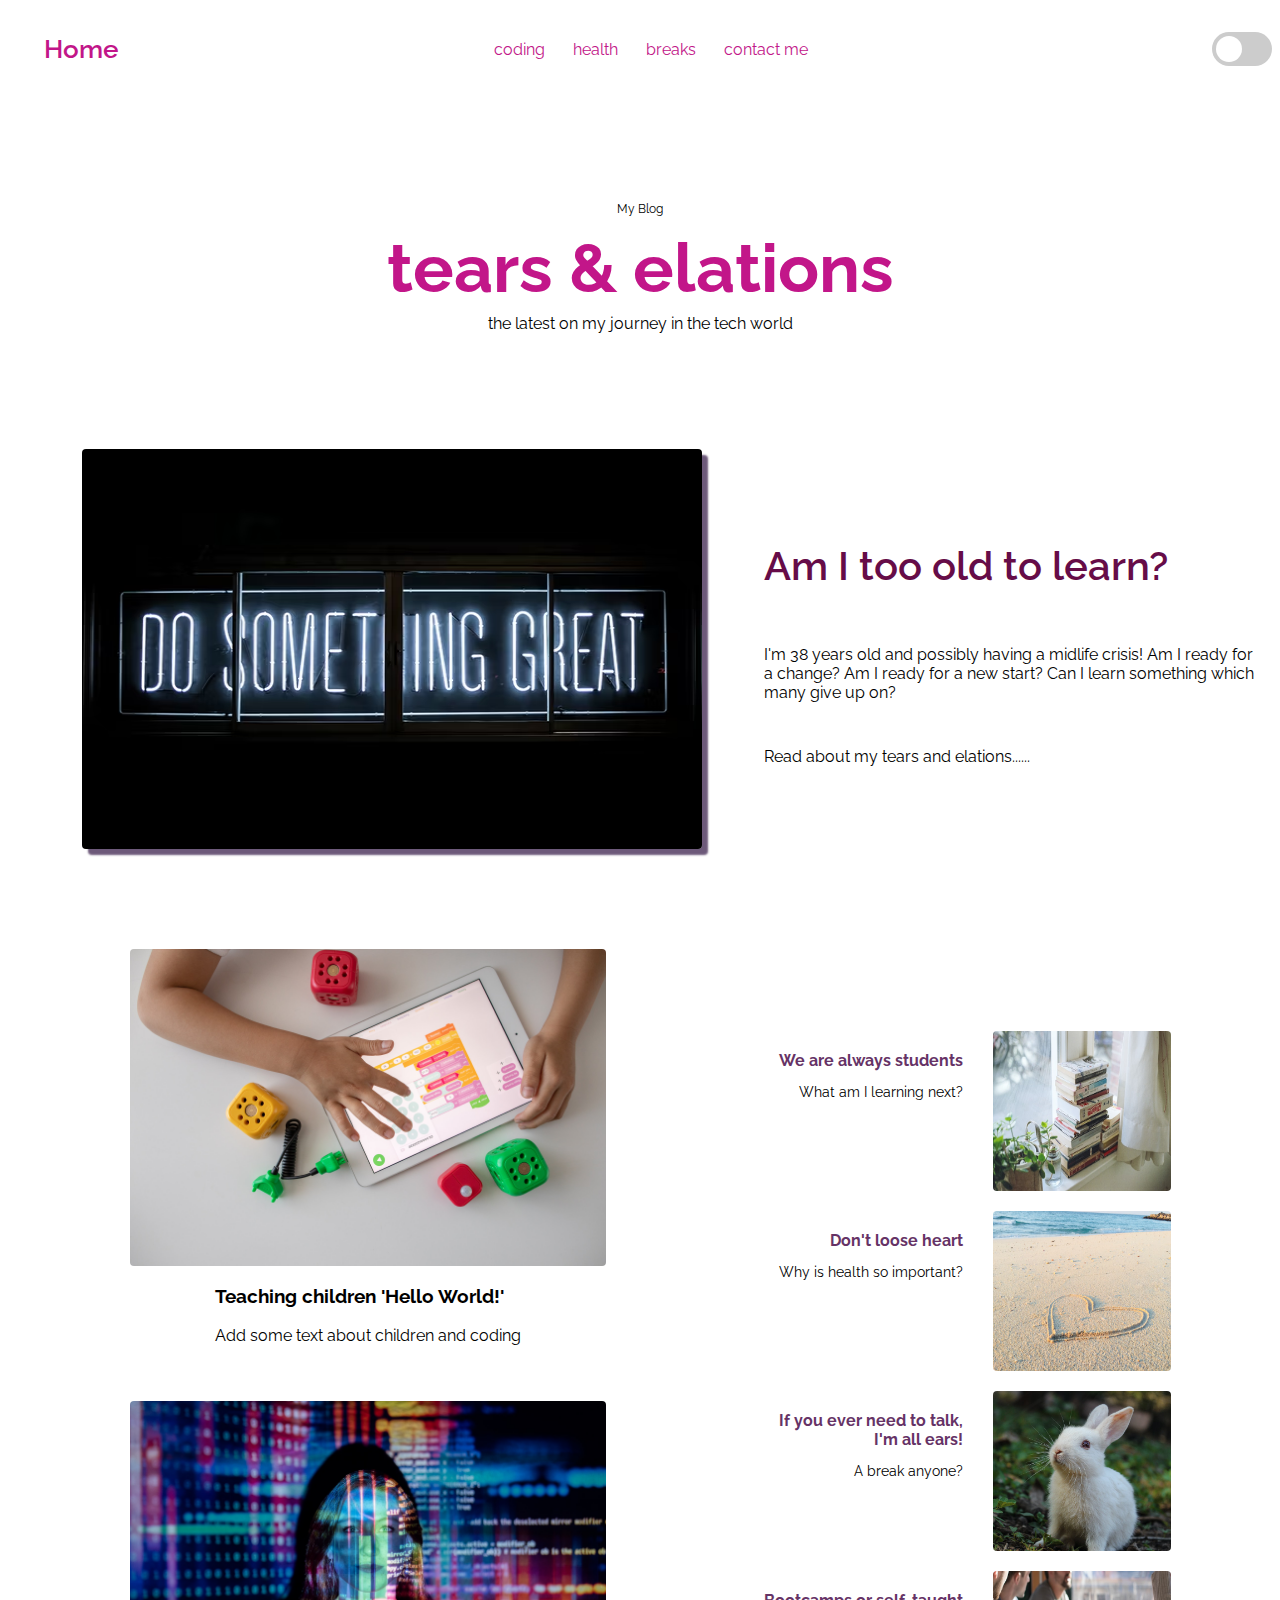
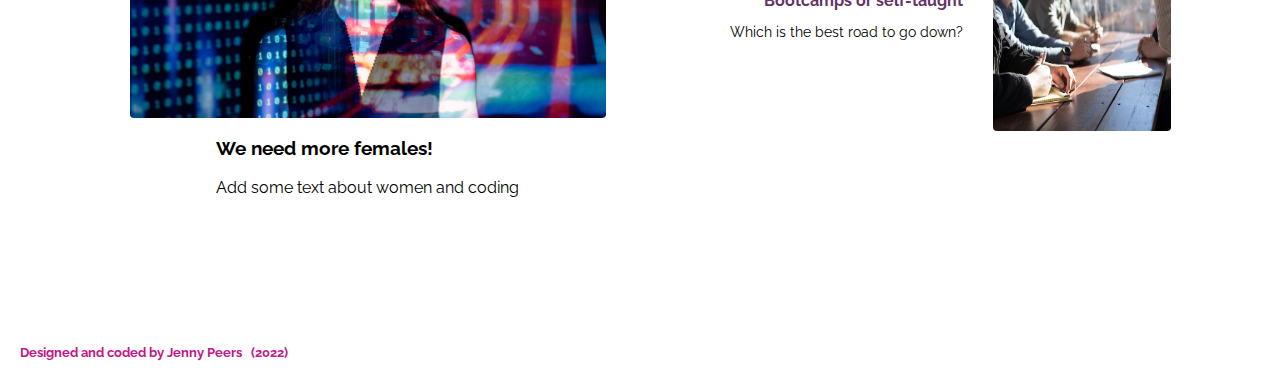
==== commit 53c9f726: "added a toggle button inctead of a regular button" ====
--- a/html/index.html
+++ b/html/index.html
@@ -4,7 +4,8 @@
 
 <head>
 	<title>My blog page</title>
-	<link href="/css/styles.css" rel="stylesheet" />
+	<link href="../css/styles.css" rel="stylesheet" />
+	<link href ="../css/toggle.css" rel="stylesheet"/>
 	<link rel="preconnect" href="https://fonts.googleapis.com" />
 	<link rel="preconnect" href="https://fonts.gstatic.com" crossorigin />
 	<link href="https://fonts.googleapis.com/css2?family=Josefin+Sans:wght@400;600;700;800&display=swap" rel="stylesheet" />
@@ -35,7 +36,11 @@
 				</a>
 
 			</div>
-			<button id="toggle-button">Toggle button</button>
+			<!-- <button id="toggle-button">Toggle button</button> -->
+			<label class="switch">
+				<input id="toggle-button" type="checkbox">
+				<span class="slider round"></span>
+			  </label>
 		</div>
 		
 	</header>
--- a/css/styles.css
+++ b/css/styles.css
@@ -65,6 +65,15 @@
   color: var(--blog-skinColor);
 }
 
+#toggle-button {
+  font-family: "Raleway", sans-serif;
+  font-size: 12px;
+  font-weight: 600;
+  padding: 6px;
+  background-color: white;
+  border-radius: 4px;
+}
+
 /* ************ main *************** */
 
 .title {
--- a/css/toggle.css
+++ b/css/toggle.css
@@ -0,0 +1,61 @@
+.switch {
+  position: relative;
+  display: inline-block;
+  width: 60px;
+  height: 34px;
+}
+
+/* Hide default HTML checkbox */
+.switch input {
+  opacity: 0;
+  width: 0;
+  height: 0;
+}
+
+/* The slider */
+.slider {
+  position: absolute;
+  cursor: pointer;
+  top: 0;
+  left: 0;
+  right: 0;
+  bottom: 0;
+  background-color: #ccc;
+  -webkit-transition: 0.4s;
+  transition: 0.4s;
+}
+
+.slider:before {
+  position: absolute;
+  content: "";
+  height: 26px;
+  width: 26px;
+  left: 4px;
+  bottom: 4px;
+  background-color: white;
+  -webkit-transition: 0.4s;
+  transition: 0.4s;
+}
+
+input:checked + .slider {
+  background-color: #2196f3;
+}
+
+input:focus + .slider {
+  box-shadow: 0 0 1px #2196f3;
+}
+
+input:checked + .slider:before {
+  -webkit-transform: translateX(26px);
+  -ms-transform: translateX(26px);
+  transform: translateX(26px);
+}
+
+/* Rounded sliders */
+.slider.round {
+  border-radius: 34px;
+}
+
+.slider.round:before {
+  border-radius: 50%;
+}
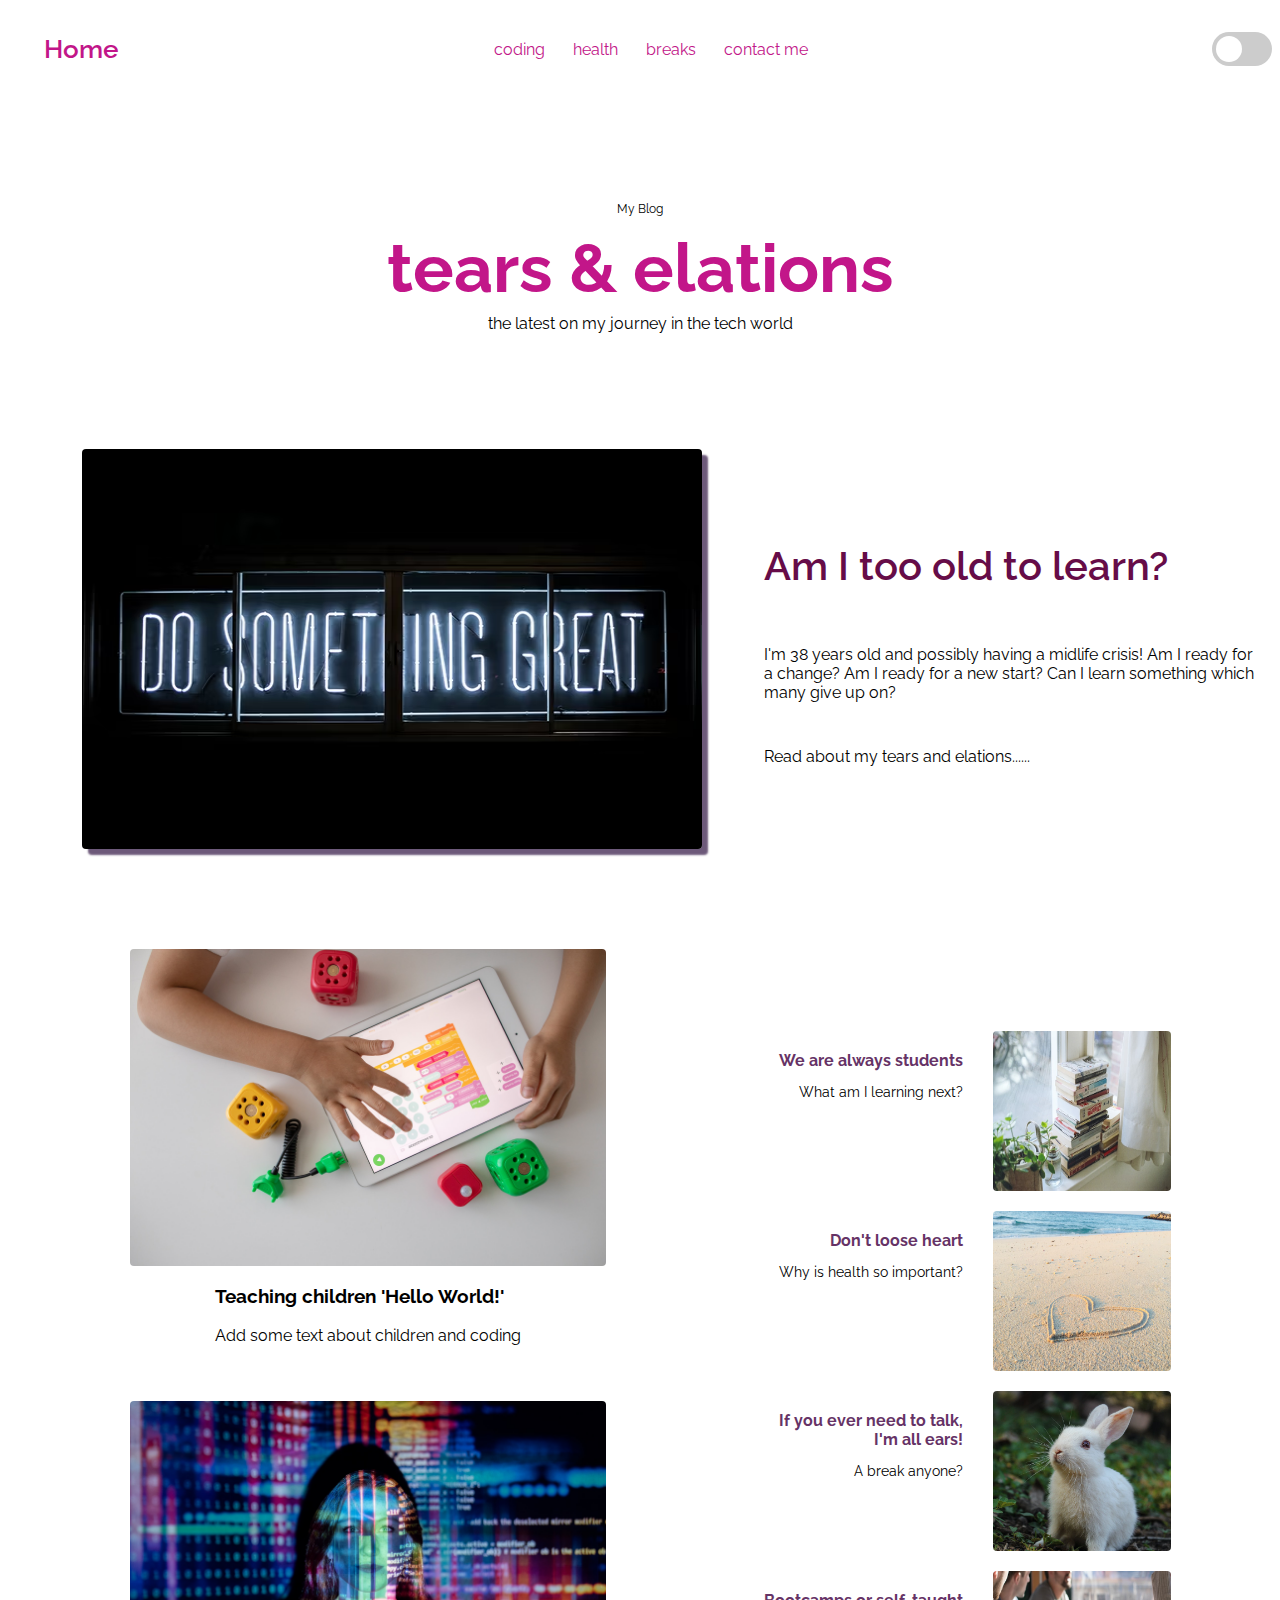
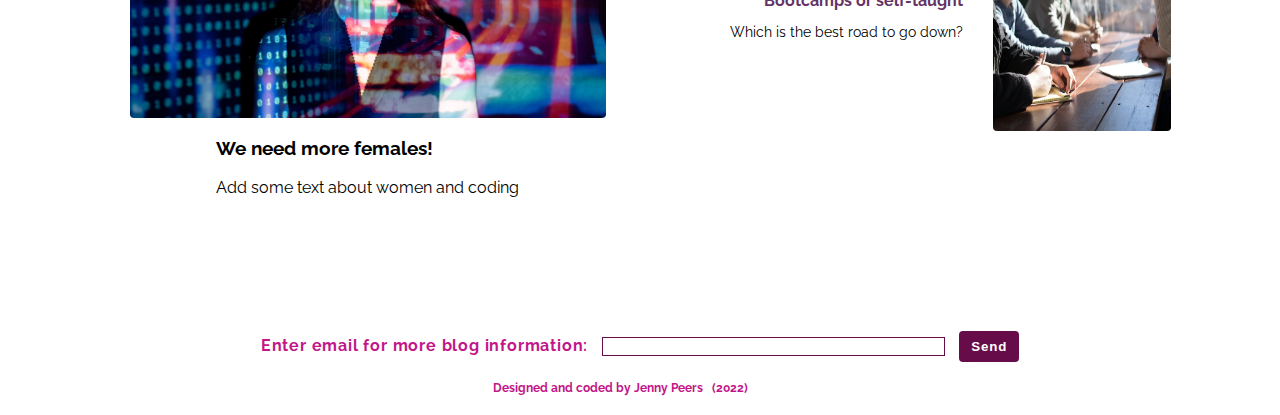
==== commit 2d1605bc: "Created an input field for users to enter email address" ====
--- a/html/index.html
+++ b/html/index.html
@@ -174,9 +174,18 @@
 	</main>
 
 	<footer class="footer">
-			<h5 class="footer-name">
-				Designed and coded by Jenny Peers &nbsp; (2022)
+		<div class="sign-up-box">
+			<label class="label-email" for="email">Enter email for more blog information:</label>
+			<input class="input-email" type="text" size="40">
+			<button class="send-email"> Send </button>
+		</div>
+		<div class="footer-name">
+			<h5>
+			Designed and coded by Jenny Peers &nbsp; (2022)
 			</h5>
+		</div>
+		
+			
 	</footer>
 	<script src="../script.js"></script>
 </body>
--- a/css/styles.css
+++ b/css/styles.css
@@ -274,16 +274,43 @@
 
 .footer {
   display: flex;
+  flex-direction: column;
+  justify-content: center;
   align-items: center;
   height: 40px;
   width: 100%;
   color: var(--blog-purple);
-  padding: 20px;
+  padding: 40px 20px;
 }
 
 .footer-name {
   margin: 0;
-}
+  padding-right: 40px;
+  font-size: 14px;
+}
+
+.label-email {
+  font-weight: 700;
+  letter-spacing: 0.8px;
+}
+
+.input-email {
+  border: 1px solid var(--blog-mauve);
+  margin-left: 10px;
+}
+
+.send-email {
+  margin-left: 10px;
+  padding: 8px 12px;
+  border-radius: 4px;
+  border: 0px #fff solid;
+  background-color: var(--blog-mauve);
+  color: #fff;
+  font-weight: 700;
+  letter-spacing: 0.8px;
+}
+
+/* ******** dark mode classes ****** */
 
 .dark-mode {
   background-color: black;
@@ -293,3 +320,7 @@
 .dark-mode-text {
   color: white;
 }
+
+.dark-mode-image {
+  box-shadow: none;
+}
